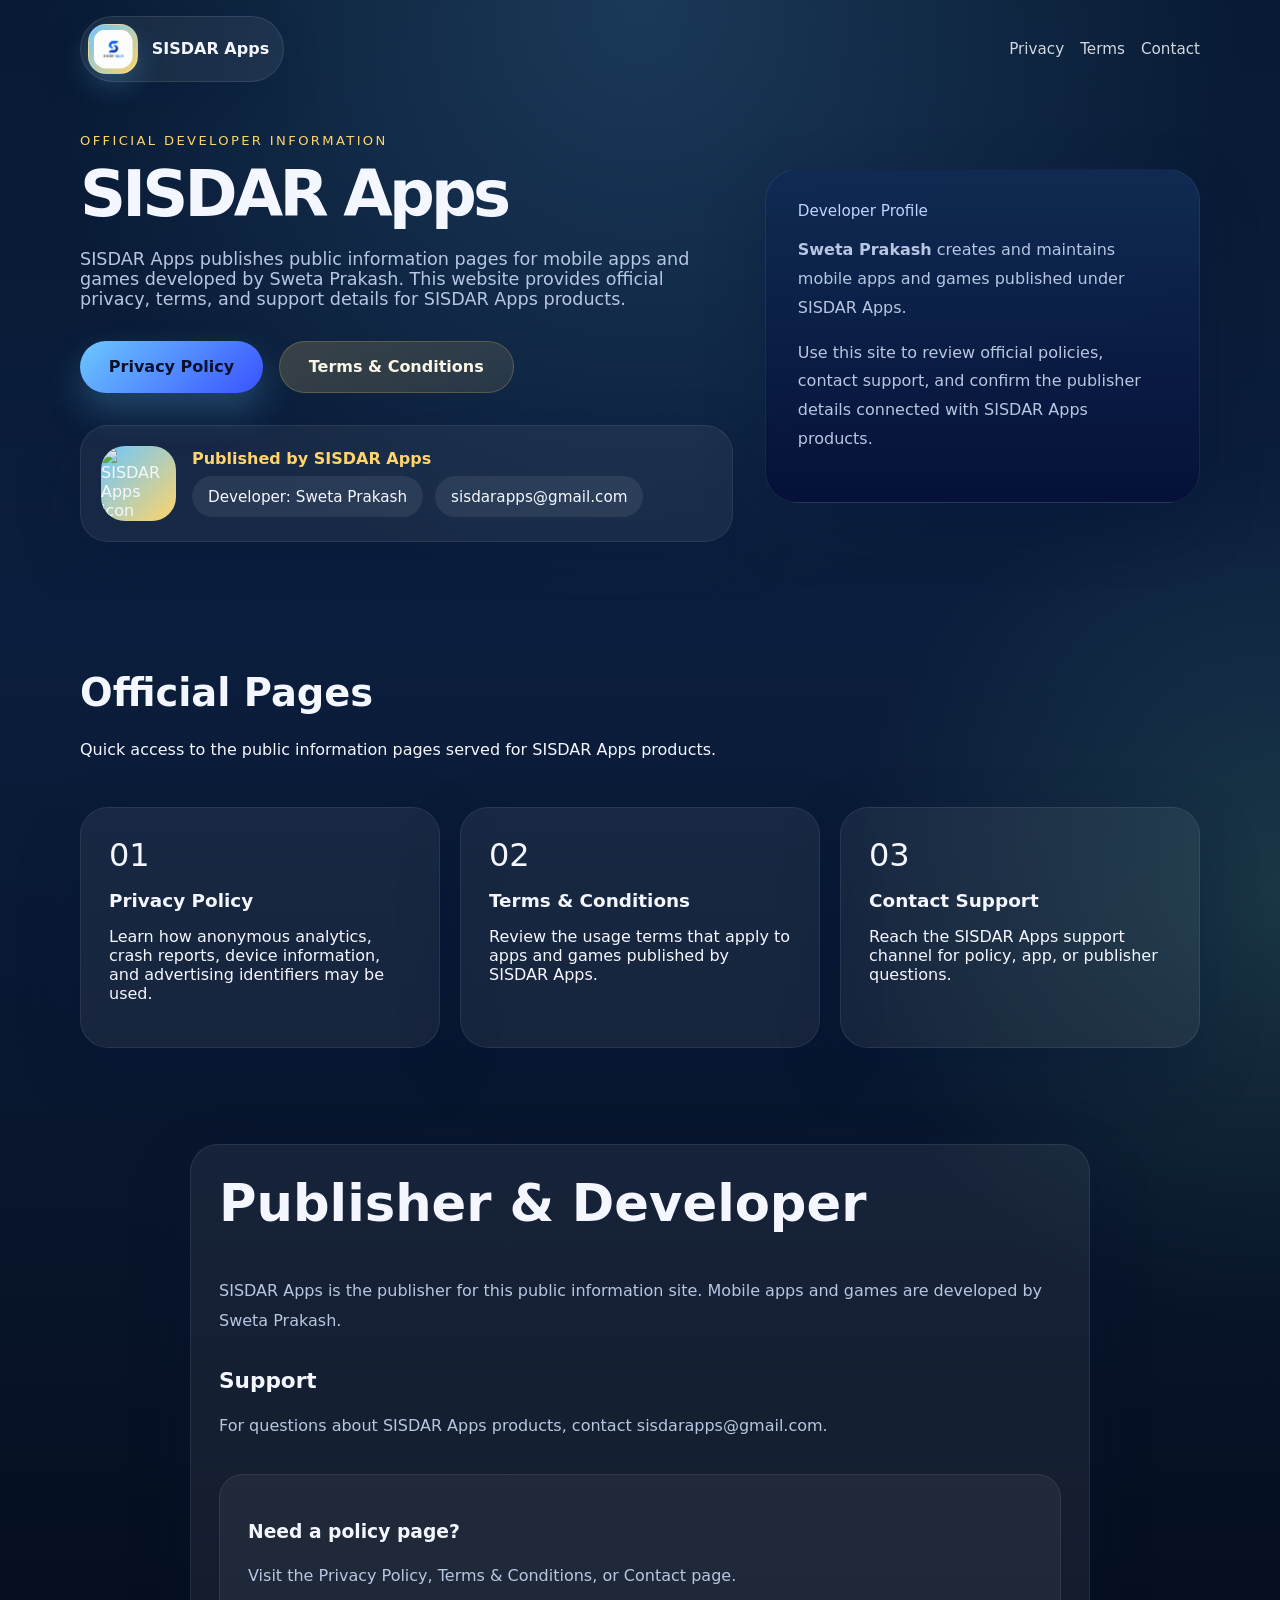
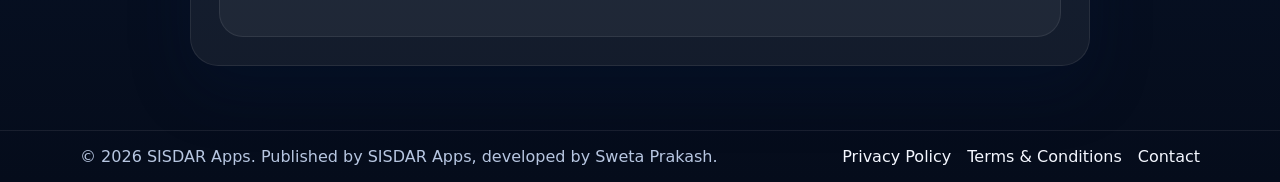
==== index.html @ 00787c47 "initial copy commit" ====
<!DOCTYPE html>
<html lang="en">
<head>
  <meta charset="UTF-8" />
  <meta name="viewport" content="width=device-width, initial-scale=1.0" />
  <title>SISDAR Apps - Developer Information</title>
  <meta name="description" content="Official developer information for SISDAR Apps, published by SISDAR Apps and developed by Sweta Prakash." />
  <meta property="og:title" content="SISDAR Apps - Developer Information" />
  <meta property="og:description" content="Official developer information, privacy policy, terms, and support contact details for SISDAR Apps." />
  <meta property="og:type" content="website" />
  <meta property="og:url" content="https://username.github.io/public/index.html" />
  <meta property="og:image" content="assets/icon.png" />
  <link rel="icon" type="image/svg+xml" href="data:image/svg+xml,%3Csvg xmlns=%27http://www.w3.org/2000/svg%27 viewBox=%270 0 64 64%27%3E%3Cdefs%3E%3ClinearGradient id=%27g%27 x1=%270%27 y1=%270%27 x2=%271%27 y2=%271%27%3E%3Cstop stop-color=%27%236cc7ff%27/%3E%3Cstop offset=%271%27 stop-color=%27%23ffd46a%27/%3E%3C/linearGradient%3E%3C/defs%3E%3Crect width=%2764%27 height=%2764%27 rx=%2716%27 fill=%27%23061b34%27/%3E%3Crect x=%276%27 y=%276%27 width=%2752%27 height=%2752%27 rx=%2714%27 fill=%27url(%23g)%27/%3E%3Ctext x=%2732%27 y=%2741%27 text-anchor=%27middle%27 font-family=%27Arial,sans-serif%27 font-size=%2728%27 font-weight=%27800%27 fill=%27%23061b34%27%3ESA%3C/text%3E%3C/svg%3E" />
  <link rel="stylesheet" href="css/style.css" />
</head>
<body>
  <header class="site-header">
    <div class="container header-inner">
      <a class="brand" href="index.html">
        <img src="assets/logo.png" alt="SISDAR Apps logo" class="brand-logo" />
        <span class="brand-text">SISDAR Apps</span>
      </a>
      <nav class="site-nav">
        <a href="privacy.html">Privacy</a>
        <a href="terms.html">Terms</a>
        <a href="contact.html">Contact</a>
      </nav>
    </div>
  </header>

  <main>
    <section class="section hero">
      <div class="container hero-grid">
        <div class="hero-copy">
          <span class="eyebrow">Official Developer Information</span>
          <h1>SISDAR Apps</h1>
          <p>SISDAR Apps publishes public information pages for mobile apps and games developed by Sweta Prakash. This website provides official privacy, terms, and support details for SISDAR Apps products.</p>
          <div class="hero-actions">
            <a class="button button-primary" href="privacy.html">Privacy Policy</a>
            <a class="button button-secondary" href="terms.html">Terms &amp; Conditions</a>
          </div>

          <div class="download-placeholder">
            <div class="app-icon">
              <img src="assets/icon.png" alt="SISDAR Apps icon" />
            </div>
            <div>
              <div class="placeholder-label">Published by SISDAR Apps</div>
              <div class="download-buttons">
                <span class="download-chip">Developer: Sweta Prakash</span>
                <a class="download-chip" href="mailto:sisdarapps@gmail.com">sisdarapps@gmail.com</a>
              </div>
            </div>
          </div>
        </div>

        <div class="hero-media">
          <div class="hero-card">
            <div class="hero-card-top">Developer Profile</div>
            <div class="hero-card-body">
              <p><strong>Sweta Prakash</strong> creates and maintains mobile apps and games published under SISDAR Apps.</p>
              <p>Use this site to review official policies, contact support, and confirm the publisher details connected with SISDAR Apps products.</p>
            </div>
          </div>
        </div>
      </div>
    </section>

    <section class="section">
      <div class="container">
        <div class="section-header">
          <h2>Official Pages</h2>
          <p>Quick access to the public information pages served for SISDAR Apps products.</p>
        </div>
        <div class="feature-grid">
          <article class="feature-card">
            <div class="feature-icon">01</div>
            <h3>Privacy Policy</h3>
            <p>Learn how anonymous analytics, crash reports, device information, and advertising identifiers may be used.</p>
          </article>
          <article class="feature-card">
            <div class="feature-icon">02</div>
            <h3>Terms &amp; Conditions</h3>
            <p>Review the usage terms that apply to apps and games published by SISDAR Apps.</p>
          </article>
          <article class="feature-card">
            <div class="feature-icon">03</div>
            <h3>Contact Support</h3>
            <p>Reach the SISDAR Apps support channel for policy, app, or publisher questions.</p>
          </article>
        </div>
      </div>
    </section>

    <section class="section page-section">
      <div class="container content-card">
        <h1>Publisher &amp; Developer</h1>
        <p>SISDAR Apps is the publisher for this public information site. Mobile apps and games are developed by Sweta Prakash.</p>

        <h2>Support</h2>
        <p>For questions about SISDAR Apps products, contact <a href="mailto:sisdarapps@gmail.com">sisdarapps@gmail.com</a>.</p>

        <div class="contact-panel">
          <h3>Need a policy page?</h3>
          <p>Visit the <a href="privacy.html">Privacy Policy</a>, <a href="terms.html">Terms &amp; Conditions</a>, or <a href="contact.html">Contact page</a>.</p>
        </div>
      </div>
    </section>
  </main>

  <footer class="site-footer">
    <div class="container footer-inner">
      <p>&copy; 2026 SISDAR Apps. Published by SISDAR Apps, developed by Sweta Prakash.</p>
      <div class="footer-links">
        <a href="privacy.html">Privacy Policy</a>
        <a href="terms.html">Terms &amp; Conditions</a>
        <a href="contact.html">Contact</a>
      </div>
    </div>
  </footer>
</body>
</html>
---- css/style.css ----
:root {
  --bg: #061b34;
  --surface: #102b53;
  --surface-strong: #173d73;
  --text: #f4f7ff;
  --muted: #b7c6e1;
  --accent: #6cc7ff;
  --accent-strong: #ffd46a;
  --accent-soft: #7be0a7;
  --shadow: 0 24px 60px rgba(5, 23, 54, 0.28);
}

* {
  box-sizing: border-box;
}

body {
  margin: 0;
  font-family: Inter, system-ui, -apple-system, BlinkMacSystemFont, "Segoe UI", sans-serif;
  background: radial-gradient(circle at top, rgba(108, 199, 255, 0.18), transparent 32%),
    radial-gradient(circle at right, rgba(123, 224, 167, 0.14), transparent 28%),
    linear-gradient(180deg, #081a33 0%, #0b1e3d 35%, #050c1b 100%);
  color: var(--text);
  min-height: 100vh;
}

img {
  max-width: 100%;
  display: block;
}

a {
  color: inherit;
  text-decoration: none;
}

.container {
  width: min(1120px, calc(100% - 2rem));
  margin: 0 auto;
}

.site-header,
.site-footer {
  padding: 1rem 0;
}

.header-inner,
.footer-inner {
  display: flex;
  align-items: center;
  justify-content: space-between;
  gap: 1rem;
}

.brand {
  display: inline-flex;
  align-items: center;
  gap: 0.85rem;
  font-weight: 800;
  letter-spacing: 0;
  padding: 0.45rem 0.85rem 0.45rem 0.45rem;
  border-radius: 999px;
  background: rgba(255, 255, 255, 0.06);
  border: 1px solid rgba(255, 255, 255, 0.1);
  box-shadow: 0 18px 40px rgba(5, 23, 54, 0.22);
}

.brand-text {
  font-size: 1rem;
  line-height: 1;
  color: var(--text);
}


.brand-logo {
  width: 50px;
  height: 50px;
  border-radius: 18px;
  object-fit: cover;
  background: linear-gradient(135deg, #6cc7ff 0%, #ffd46a 100%);
  padding: 0.28rem;
  border: 1px solid rgba(255, 255, 255, 0.18);
  box-shadow: 0 12px 26px rgba(108, 199, 255, 0.22);
}


.site-nav {
  display: flex;
  flex-wrap: wrap;
  gap: 1rem;
}

.site-nav a {
  font-size: 0.95rem;
  color: var(--text);
  opacity: 0.85;
  transition: opacity 0.24s ease;
}

.site-nav a:hover {
  opacity: 1;
}

.section {
  padding: 4rem 0;
}

.hero {
  padding-top: 2rem;
}

.hero-grid {
  display: grid;
  grid-template-columns: 1.2fr 0.8fr;
  gap: 2rem;
  align-items: center;
}

.eyebrow {
  display: inline-block;
  margin-bottom: 1rem;
  text-transform: uppercase;
  letter-spacing: 0.18em;
  color: var(--accent-strong);
  font-size: 0.82rem;
}

.hero-copy h1 {
  margin: 0;
  font-size: clamp(3rem, 5vw, 5rem);
  letter-spacing: -0.06em;
  line-height: 0.95;
}

.hero-copy p {
  max-width: 42rem;
  margin: 1.5rem 0 2rem;
  font-size: 1.1rem;
  color: var(--muted);
}

.hero-actions {
  display: flex;
  flex-wrap: wrap;
  gap: 1rem;
}

.button {
  border: none;
  border-radius: 999px;
  padding: 0.95rem 1.8rem;
  font-weight: 700;
  transition: transform 0.22s ease, box-shadow 0.22s ease;
  display: inline-flex;
  align-items: center;
  justify-content: center;
}

.button:hover {
  transform: translateY(-2px);
}

.button-primary {
  background: linear-gradient(135deg, #6cc7ff 0%, #3a52ff 100%);
  color: #08112b;
  box-shadow: 0 18px 36px rgba(108, 199, 255, 0.25);
}

.button-secondary {
  background: linear-gradient(135deg, rgba(255, 212, 106, 0.18), rgba(255, 212, 106, 0.1));
  color: #f9f7e5;
  border: 1px solid rgba(255, 212, 106, 0.2);
}

.download-placeholder {
  display: grid;
  grid-template-columns: auto 1fr;
  align-items: center;
  gap: 1rem;
  margin-top: 2rem;
  padding: 1.25rem;
  border-radius: 28px;
  background: rgba(255, 255, 255, 0.05);
  border: 1px solid rgba(255, 255, 255, 0.08);
  box-shadow: var(--shadow);
}

.app-icon {
  width: 75px;
  height: 75px;
  border-radius: 24px;
  overflow: hidden;
  background: linear-gradient(135deg, #6cc7ff 0%, #ffd46a 100%);
  display: grid;
  place-items: center;
}

.placeholder-label {
  color: var(--accent-strong);
  font-weight: 700;
  margin-bottom: 0.5rem;
}

.download-buttons {
  display: flex;
  gap: 0.75rem;
  flex-wrap: wrap;
}

.download-chip {
  background: rgba(255, 255, 255, 0.08);
  padding: 0.7rem 1rem;
  border-radius: 999px;
  font-size: 0.95rem;
}

.hero-media {
  position: relative;
}

.hero-card {
  border-radius: 32px;
  background: linear-gradient(180deg, rgba(16, 43, 83, 0.96), rgba(6, 17, 57, 0.98));
  padding: 2rem;
  box-shadow: var(--shadow);
  border: 1px solid rgba(255, 255, 255, 0.07);
}

.hero-card-top {
  font-size: 0.95rem;
  margin-bottom: 1rem;
  color: #bfd5ff;
}

.hero-card-body {
  color: var(--muted);
  line-height: 1.8;
}

.section-header {
  display: flex;
  flex-direction: column;
  gap: 0.6rem;
  margin-bottom: 2rem;
}

.section-header h2 {
  margin: 0;
  font-size: clamp(2rem, 3vw, 3rem);
}

.feature-grid,
.environment-grid,
.gallery-grid {
  display: grid;
  gap: 1.25rem;
}

.feature-grid {
  grid-template-columns: repeat(auto-fit, minmax(200px, 1fr));
}

.feature-card,
.environment-card,
.screenshot-card,
.content-card {
  background: rgba(255, 255, 255, 0.06);
  border: 1px solid rgba(255, 255, 255, 0.08);
  border-radius: 28px;
  padding: 1.75rem;
  box-shadow: var(--shadow);
}

.feature-icon {
  font-size: 2rem;
  margin-bottom: 1rem;
}

.feature-card h3,
.environment-card h3 {
  margin: 0;
  font-size: 1.15rem;
}

.environment-grid {
  grid-template-columns: repeat(auto-fit, minmax(220px, 1fr));
}

.environment-card p {
  margin: 0.85rem 0 0;
  color: var(--muted);
  line-height: 1.7;
}

.gallery-grid {
  grid-template-columns: repeat(auto-fit, minmax(220px, 1fr));
}

.screenshot-card {
  min-height: 220px;
  border-radius: 28px;
  display: grid;
  place-items: center;
  color: rgba(255, 255, 255, 0.85);
  font-weight: 700;
  letter-spacing: 0.02em;
  background: linear-gradient(180deg, rgba(108, 199, 255, 0.16), rgba(255, 212, 106, 0.12));
  border: 1px dashed rgba(255, 255, 255, 0.18);
}

.page-section {
  padding-top: 2rem;
}

.content-card {
  max-width: 900px;
  margin: 0 auto;
}

.content-card h1 {
  margin-top: 0;
  font-size: clamp(2.2rem, 4vw, 3.2rem);
}

.content-card p,
.content-card li {
  color: var(--muted);
  line-height: 1.9;
}

.content-card ul {
  padding-left: 1.2rem;
}

.content-card h2 {
  margin-top: 2rem;
  font-size: 1.35rem;
}

.contact-panel {
  margin-top: 2rem;
  padding: 1.75rem;
  background: rgba(255, 255, 255, 0.05);
  border-radius: 24px;
  border: 1px solid rgba(255, 255, 255, 0.08);
}

.contact-card .contact-details {
  display: grid;
  gap: 1.25rem;
  margin-top: 1.75rem;
}

.contact-card h2 {
  margin-bottom: 0.35rem;
  font-size: 1rem;
  color: var(--accent-strong);
}

.contact-card a {
  color: var(--accent);
}

.site-footer {
  border-top: 1px solid rgba(255, 255, 255, 0.08);
}

.site-footer p {
  margin: 0;
  color: var(--muted);
}

.footer-links {
  display: flex;
  flex-wrap: wrap;
  gap: 1rem;
}

@media (max-width: 860px) {
  .hero-grid,
  .header-inner,
  .footer-inner {
    display: flex;
    flex-direction: column;
    align-items: flex-start;
  }

  .hero-grid {
    gap: 1.5rem;
  }
}

@media (max-width: 720px) {
  .site-nav {
    width: 100%;
    justify-content: flex-start;
  }

  .hero-copy h1 {
    font-size: 3.4rem;
  }

  .download-placeholder {
    grid-template-columns: 1fr;
  }
}

@media (max-width: 520px) {
  .container {
    width: calc(100% - 1.5rem);
  }

  .feature-card,
  .environment-card,
  .screenshot-card,
  .content-card {
    padding: 1.4rem;
  }
}
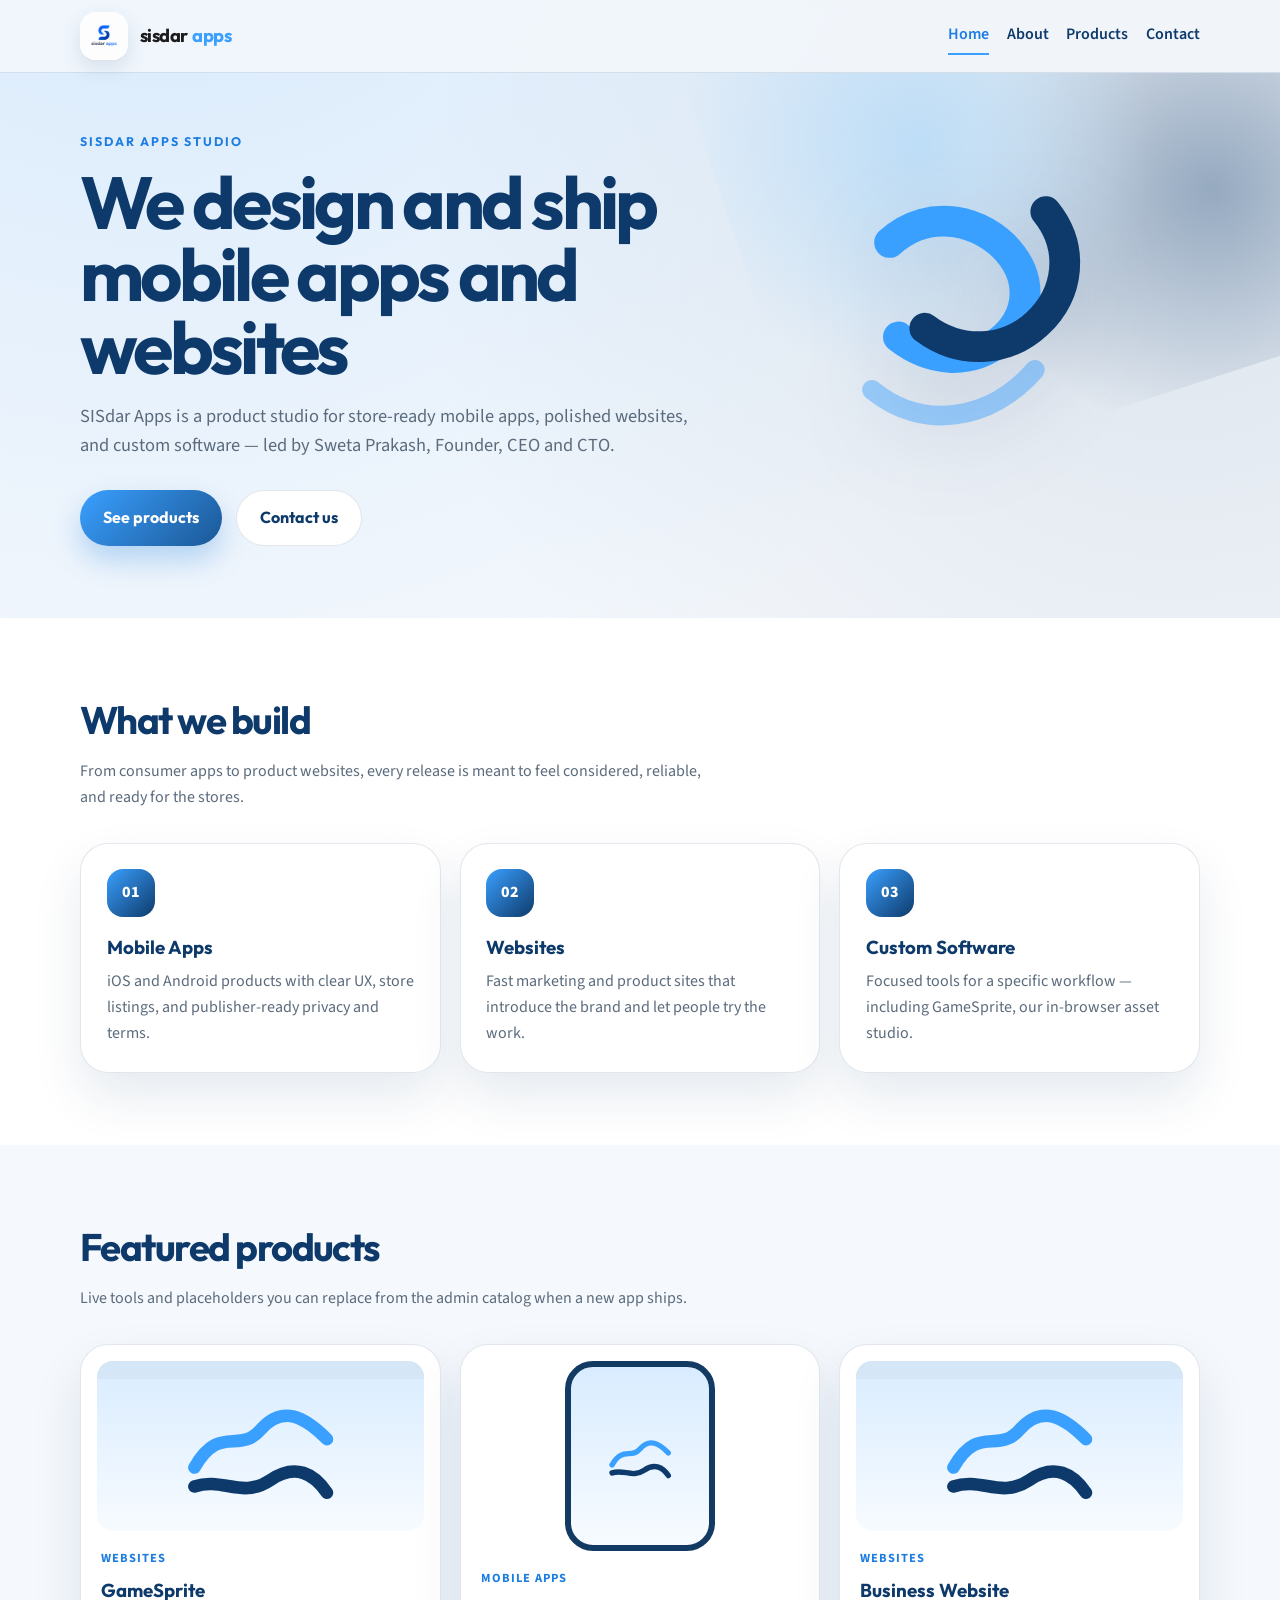
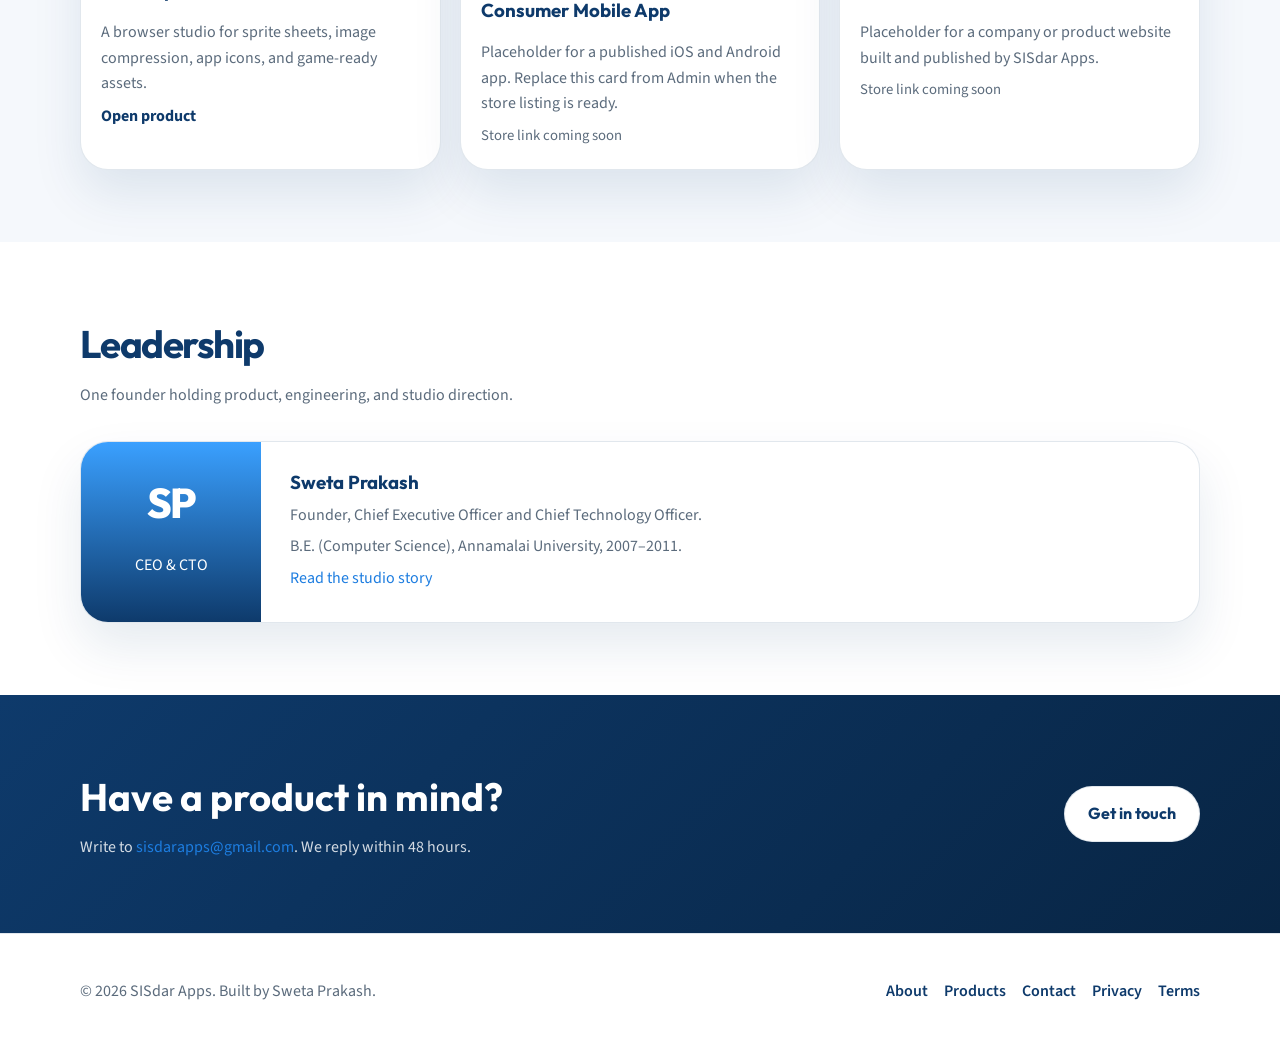
==== commit d31c1b06: "fixed site" ====
--- a/index.html
+++ b/index.html
@@ -3,65 +3,99 @@
 <head>
   <meta charset="UTF-8" />
   <meta name="viewport" content="width=device-width, initial-scale=1.0" />
-  <title>SISDAR Apps - Developer Information</title>
-  <meta name="description" content="Official developer information for SISDAR Apps, published by SISDAR Apps and developed by Sweta Prakash." />
-  <meta property="og:title" content="SISDAR Apps - Developer Information" />
-  <meta property="og:description" content="Official developer information, privacy policy, terms, and support contact details for SISDAR Apps." />
+  <title>SISdar Apps — Mobile apps and websites</title>
+  <meta name="description" content="SISdar Apps designs and ships mobile apps, websites, and custom software. Founded by Sweta Prakash, CEO and CTO." />
+  <meta name="theme-color" content="#F5F8FC" />
+  <link rel="canonical" href="https://sisdarapps.co.in/" />
+  <meta property="og:title" content="SISdar Apps — Mobile apps and websites" />
+  <meta property="og:description" content="SISdar Apps designs and ships mobile apps, websites, and custom software." />
   <meta property="og:type" content="website" />
-  <meta property="og:url" content="https://username.github.io/public/index.html" />
-  <meta property="og:image" content="assets/icon.png" />
-  <link rel="icon" type="image/svg+xml" href="data:image/svg+xml,%3Csvg xmlns=%27http://www.w3.org/2000/svg%27 viewBox=%270 0 64 64%27%3E%3Cdefs%3E%3ClinearGradient id=%27g%27 x1=%270%27 y1=%270%27 x2=%271%27 y2=%271%27%3E%3Cstop stop-color=%27%236cc7ff%27/%3E%3Cstop offset=%271%27 stop-color=%27%23ffd46a%27/%3E%3C/linearGradient%3E%3C/defs%3E%3Crect width=%2764%27 height=%2764%27 rx=%2716%27 fill=%27%23061b34%27/%3E%3Crect x=%276%27 y=%276%27 width=%2752%27 height=%2752%27 rx=%2714%27 fill=%27url(%23g)%27/%3E%3Ctext x=%2732%27 y=%2741%27 text-anchor=%27middle%27 font-family=%27Arial,sans-serif%27 font-size=%2728%27 font-weight=%27800%27 fill=%27%23061b34%27%3ESA%3C/text%3E%3C/svg%3E" />
+  <meta property="og:url" content="https://sisdarapps.co.in/" />
+  <meta property="og:image" content="https://sisdarapps.co.in/assets/logo.png" />
+  <link rel="icon" type="image/png" href="assets/favicon.png" />
+  <link rel="apple-touch-icon" href="assets/favicon.png" />
+  <link rel="preconnect" href="https://fonts.googleapis.com" />
+  <link rel="preconnect" href="https://fonts.gstatic.com" crossorigin />
+  <link href="https://fonts.googleapis.com/css2?family=Outfit:wght@500;600;700;800&family=Source+Sans+3:wght@400;600;700&display=swap" rel="stylesheet" />
   <link rel="stylesheet" href="css/style.css" />
+  <script type="application/ld+json">
+  {
+    "@context": "https://schema.org",
+    "@type": "Organization",
+    "name": "SISdar Apps",
+    "url": "https://sisdarapps.co.in/",
+    "logo": "https://sisdarapps.co.in/assets/logo.png",
+    "email": "sisdarapps@gmail.com",
+    "founder": {
+      "@type": "Person",
+      "name": "Sweta Prakash",
+      "jobTitle": "Founder, CEO and CTO"
+    }
+  }
+  </script>
 </head>
-<body>
+<body data-page="home">
+  <a class="skip-link" href="#main">Skip to content</a>
   <header class="site-header">
     <div class="container header-inner">
-      <a class="brand" href="index.html">
-        <img src="assets/logo.png" alt="SISDAR Apps logo" class="brand-logo" />
-        <span class="brand-text">SISDAR Apps</span>
+      <a class="brand" href="index.html" aria-label="SISdar Apps home">
+        <img src="assets/logo.png" alt="" class="brand-logo" width="48" height="48" />
+        <span class="brand-text" aria-hidden="true"><span class="brand-sisdar">sisdar</span><span class="brand-apps">apps</span></span>
       </a>
-      <nav class="site-nav">
-        <a href="privacy.html">Privacy</a>
-        <a href="terms.html">Terms</a>
-        <a href="contact.html">Contact</a>
+      <button class="nav-toggle" type="button" aria-expanded="false" aria-controls="site-nav">Menu</button>
+      <nav class="site-nav" id="site-nav" aria-label="Main">
+        <a href="index.html" data-nav="home">Home</a>
+        <a href="about.html" data-nav="about">About</a>
+        <a href="products.html" data-nav="products">Products</a>
+        <a href="contact.html" data-nav="contact">Contact</a>
       </nav>
     </div>
   </header>
 
-  <main>
-    <section class="section hero">
+  <main id="main">
+    <section class="section hero ribbon-stage">
       <div class="container hero-grid">
         <div class="hero-copy">
-          <span class="eyebrow">Official Developer Information</span>
-          <h1>SISDAR Apps</h1>
-          <p>SISDAR Apps publishes public information pages for mobile apps and games developed by Sweta Prakash. This website provides official privacy, terms, and support details for SISDAR Apps products.</p>
+          <span class="eyebrow">SISdar Apps studio</span>
+          <h1>We design and ship mobile apps and websites</h1>
+          <p>SISdar Apps is a product studio for store-ready mobile apps, polished websites, and custom software — led by Sweta Prakash, Founder, CEO and CTO.</p>
           <div class="hero-actions">
-            <a class="button button-primary" href="privacy.html">Privacy Policy</a>
-            <a class="button button-secondary" href="terms.html">Terms &amp; Conditions</a>
-          </div>
-
-          <div class="download-placeholder">
-            <div class="app-icon">
-              <img src="assets/icon.png" alt="SISDAR Apps icon" />
-            </div>
-            <div>
-              <div class="placeholder-label">Published by SISDAR Apps</div>
-              <div class="download-buttons">
-                <span class="download-chip">Developer: Sweta Prakash</span>
-                <a class="download-chip" href="mailto:sisdarapps@gmail.com">sisdarapps@gmail.com</a>
-              </div>
-            </div>
+            <a class="button button-primary" href="products.html">See products</a>
+            <a class="button button-secondary" href="contact.html">Contact us</a>
           </div>
         </div>
+        <div class="hero-visual" aria-hidden="true">
+          <svg class="ribbon-mark" viewBox="0 0 320 280" fill="none">
+            <path d="M86 54c38-34 86-18 108 8 24 28 18 62-8 82-28 22-64 18-92-4" stroke="#3AA0FF" stroke-width="28" stroke-linecap="round"/>
+            <path d="M118 132c32 24 74 22 102-4 30-28 34-70 8-102" stroke="#0E3A6B" stroke-width="28" stroke-linecap="round"/>
+            <path d="M70 188c46 38 108 28 148-18" stroke="#3AA0FF" stroke-width="18" stroke-linecap="round" opacity="0.45"/>
+          </svg>
+        </div>
+      </div>
+    </section>
 
-        <div class="hero-media">
-          <div class="hero-card">
-            <div class="hero-card-top">Developer Profile</div>
-            <div class="hero-card-body">
-              <p><strong>Sweta Prakash</strong> creates and maintains mobile apps and games published under SISDAR Apps.</p>
-              <p>Use this site to review official policies, contact support, and confirm the publisher details connected with SISDAR Apps products.</p>
-            </div>
-          </div>
+    <section class="section section-ice">
+      <div class="container">
+        <div class="section-header">
+          <h2>What we build</h2>
+          <p>From consumer apps to product websites, every release is meant to feel considered, reliable, and ready for the stores.</p>
+        </div>
+        <div class="feature-grid">
+          <article class="feature-card">
+            <div class="feature-icon">01</div>
+            <h3>Mobile Apps</h3>
+            <p>iOS and Android products with clear UX, store listings, and publisher-ready privacy and terms.</p>
+          </article>
+          <article class="feature-card">
+            <div class="feature-icon">02</div>
+            <h3>Websites</h3>
+            <p>Fast marketing and product sites that introduce the brand and let people try the work.</p>
+          </article>
+          <article class="feature-card">
+            <div class="feature-icon">03</div>
+            <h3>Custom Software</h3>
+            <p>Focused tools for a specific workflow — including GameSprite, our in-browser asset studio.</p>
+          </article>
         </div>
       </div>
     </section>
@@ -69,54 +103,60 @@
     <section class="section">
       <div class="container">
         <div class="section-header">
-          <h2>Official Pages</h2>
-          <p>Quick access to the public information pages served for SISDAR Apps products.</p>
+          <h2>Featured products</h2>
+          <p>Live tools and placeholders you can replace from the admin catalog when a new app ships.</p>
         </div>
-        <div class="feature-grid">
-          <article class="feature-card">
-            <div class="feature-icon">01</div>
-            <h3>Privacy Policy</h3>
-            <p>Learn how anonymous analytics, crash reports, device information, and advertising identifiers may be used.</p>
-          </article>
-          <article class="feature-card">
-            <div class="feature-icon">02</div>
-            <h3>Terms &amp; Conditions</h3>
-            <p>Review the usage terms that apply to apps and games published by SISDAR Apps.</p>
-          </article>
-          <article class="feature-card">
-            <div class="feature-icon">03</div>
-            <h3>Contact Support</h3>
-            <p>Reach the SISDAR Apps support channel for policy, app, or publisher questions.</p>
-          </article>
-        </div>
+        <div class="product-grid" data-product-grid data-featured="true"></div>
       </div>
     </section>
 
-    <section class="section page-section">
-      <div class="container content-card">
-        <h1>Publisher &amp; Developer</h1>
-        <p>SISDAR Apps is the publisher for this public information site. Mobile apps and games are developed by Sweta Prakash.</p>
+    <section class="section section-ice">
+      <div class="container">
+        <div class="section-header">
+          <h2>Leadership</h2>
+          <p>One founder holding product, engineering, and studio direction.</p>
+        </div>
+        <article class="leader-card">
+          <div class="leader-mark">
+            <div>
+              <div class="leader-initials">SP</div>
+              <p>CEO &amp; CTO</p>
+            </div>
+          </div>
+          <div class="leader-copy">
+            <h3>Sweta Prakash</h3>
+            <p>Founder, Chief Executive Officer and Chief Technology Officer.</p>
+            <p>B.E. (Computer Science), Annamalai University, 2007–2011.</p>
+            <p><a href="about.html">Read the studio story</a></p>
+          </div>
+        </article>
+      </div>
+    </section>
 
-        <h2>Support</h2>
-        <p>For questions about SISDAR Apps products, contact <a href="mailto:sisdarapps@gmail.com">sisdarapps@gmail.com</a>.</p>
-
-        <div class="contact-panel">
-          <h3>Need a policy page?</h3>
-          <p>Visit the <a href="privacy.html">Privacy Policy</a>, <a href="terms.html">Terms &amp; Conditions</a>, or <a href="contact.html">Contact page</a>.</p>
+    <section class="section section-navy">
+      <div class="container cta-band">
+        <div>
+          <h2>Have a product in mind?</h2>
+          <p>Write to <a href="mailto:sisdarapps@gmail.com">sisdarapps@gmail.com</a>. We reply within 48 hours.</p>
         </div>
+        <a class="button button-secondary" href="contact.html">Get in touch</a>
       </div>
     </section>
   </main>
 
   <footer class="site-footer">
     <div class="container footer-inner">
-      <p>&copy; 2026 SISDAR Apps. Published by SISDAR Apps, developed by Sweta Prakash.</p>
-      <div class="footer-links">
-        <a href="privacy.html">Privacy Policy</a>
-        <a href="terms.html">Terms &amp; Conditions</a>
+      <p>&copy; 2026 SISdar Apps. Built by Sweta Prakash.</p>
+      <nav class="footer-links" aria-label="Footer">
+        <a href="about.html">About</a>
+        <a href="products.html">Products</a>
         <a href="contact.html">Contact</a>
-      </div>
+        <a href="privacy.html">Privacy</a>
+        <a href="terms.html">Terms</a>
+      </nav>
     </div>
   </footer>
+  <script src="js/site.js"></script>
+  <script src="js/products.js"></script>
 </body>
 </html>
--- a/css/style.css
+++ b/css/style.css
@@ -1,27 +1,37 @@
 :root {
-  --bg: #061b34;
-  --surface: #102b53;
-  --surface-strong: #173d73;
-  --text: #f4f7ff;
-  --muted: #b7c6e1;
-  --accent: #6cc7ff;
-  --accent-strong: #ffd46a;
-  --accent-soft: #7be0a7;
-  --shadow: 0 24px 60px rgba(5, 23, 54, 0.28);
+  --sky: #3aa0ff;
+  --sky-deep: #1d7de0;
+  --navy: #0e3a6b;
+  --navy-soft: #164a86;
+  --charcoal: #1c1c1c;
+  --muted: #5b6b7c;
+  --ice: #f5f8fc;
+  --ice-strong: #e8f1fb;
+  --white: #ffffff;
+  --line: rgba(14, 58, 107, 0.12);
+  --shadow: 0 24px 50px rgba(14, 58, 107, 0.1);
+  --radius: 28px;
+  --header-h: 4.5rem;
 }
 
 * {
   box-sizing: border-box;
 }
 
+html {
+  scroll-behavior: smooth;
+}
+
 body {
   margin: 0;
-  font-family: Inter, system-ui, -apple-system, BlinkMacSystemFont, "Segoe UI", sans-serif;
-  background: radial-gradient(circle at top, rgba(108, 199, 255, 0.18), transparent 32%),
-    radial-gradient(circle at right, rgba(123, 224, 167, 0.14), transparent 28%),
-    linear-gradient(180deg, #081a33 0%, #0b1e3d 35%, #050c1b 100%);
-  color: var(--text);
   min-height: 100vh;
+  color: var(--charcoal);
+  background:
+    radial-gradient(circle at 12% -10%, rgba(58, 160, 255, 0.18), transparent 34%),
+    radial-gradient(circle at 92% 8%, rgba(14, 58, 107, 0.1), transparent 28%),
+    var(--ice);
+  font-family: "Source Sans 3", "Segoe UI", sans-serif;
+  line-height: 1.6;
 }
 
 img {
@@ -30,8 +40,21 @@
 }
 
 a {
-  color: inherit;
-  text-decoration: none;
+  color: var(--sky-deep);
+  text-decoration: none;
+}
+
+a:hover {
+  text-decoration: underline;
+}
+
+h1,
+h2,
+h3,
+.brand-text,
+.eyebrow,
+.button {
+  font-family: Outfit, "Source Sans 3", sans-serif;
 }
 
 .container {
@@ -39,9 +62,28 @@
   margin: 0 auto;
 }
 
-.site-header,
-.site-footer {
-  padding: 1rem 0;
+.skip-link {
+  position: absolute;
+  left: 1rem;
+  top: -4rem;
+  z-index: 80;
+  background: var(--navy);
+  color: var(--white);
+  padding: 0.7rem 1rem;
+  border-radius: 999px;
+}
+
+.skip-link:focus {
+  top: 1rem;
+}
+
+.site-header {
+  position: sticky;
+  top: 0;
+  z-index: 40;
+  backdrop-filter: blur(16px);
+  background: rgba(245, 248, 252, 0.82);
+  border-bottom: 1px solid var(--line);
 }
 
 .header-inner,
@@ -50,319 +92,568 @@
   align-items: center;
   justify-content: space-between;
   gap: 1rem;
+  min-height: var(--header-h);
 }
 
 .brand {
   display: inline-flex;
   align-items: center;
-  gap: 0.85rem;
-  font-weight: 800;
-  letter-spacing: 0;
-  padding: 0.45rem 0.85rem 0.45rem 0.45rem;
+  gap: 0.75rem;
+  text-decoration: none;
+}
+
+.brand:hover {
+  text-decoration: none;
+}
+
+.brand-logo {
+  width: 48px;
+  height: 48px;
+  object-fit: cover;
+  object-position: 50% 16%;
+  border-radius: 16px;
+  background: var(--white);
+  box-shadow: 0 8px 20px rgba(14, 58, 107, 0.12);
+}
+
+.brand-text {
+  display: flex;
+  gap: 0.28rem;
+  font-size: 1.15rem;
+  font-weight: 700;
+  letter-spacing: -0.03em;
+  line-height: 1;
+}
+
+.brand-sisdar {
+  color: var(--charcoal);
+}
+
+.brand-apps {
+  color: var(--sky);
+}
+
+.nav-toggle {
+  display: none;
+  border: 1px solid var(--line);
+  background: var(--white);
+  color: var(--navy);
   border-radius: 999px;
-  background: rgba(255, 255, 255, 0.06);
-  border: 1px solid rgba(255, 255, 255, 0.1);
-  box-shadow: 0 18px 40px rgba(5, 23, 54, 0.22);
-}
-
-.brand-text {
-  font-size: 1rem;
-  line-height: 1;
-  color: var(--text);
-}
-
-
-.brand-logo {
-  width: 50px;
-  height: 50px;
-  border-radius: 18px;
-  object-fit: cover;
-  background: linear-gradient(135deg, #6cc7ff 0%, #ffd46a 100%);
-  padding: 0.28rem;
-  border: 1px solid rgba(255, 255, 255, 0.18);
-  box-shadow: 0 12px 26px rgba(108, 199, 255, 0.22);
-}
-
+  padding: 0.55rem 0.9rem;
+  font-weight: 700;
+}
 
 .site-nav {
   display: flex;
   flex-wrap: wrap;
-  gap: 1rem;
+  gap: 0.35rem 1.1rem;
 }
 
 .site-nav a {
-  font-size: 0.95rem;
-  color: var(--text);
-  opacity: 0.85;
-  transition: opacity 0.24s ease;
-}
-
-.site-nav a:hover {
-  opacity: 1;
+  color: var(--navy);
+  font-weight: 600;
+  text-decoration: none;
+  padding: 0.35rem 0;
+  border-bottom: 2px solid transparent;
+}
+
+.site-nav a:hover,
+.site-nav a[aria-current="page"] {
+  color: var(--sky-deep);
+  border-bottom-color: var(--sky);
+  text-decoration: none;
+}
+
+.ribbon-stage {
+  position: relative;
+  overflow: hidden;
+}
+
+.ribbon-stage::before {
+  content: "";
+  position: absolute;
+  inset: -20% -10% auto auto;
+  width: min(42rem, 90vw);
+  height: 28rem;
+  background:
+    radial-gradient(circle at 30% 30%, #7ec8ff 0%, transparent 42%),
+    radial-gradient(circle at 70% 60%, #0e3a6b 0%, transparent 46%);
+  opacity: 0.35;
+  transform: rotate(-18deg);
+  pointer-events: none;
 }
 
 .section {
-  padding: 4rem 0;
+  padding: 4.5rem 0;
+  position: relative;
+}
+
+.section-ice {
+  background: var(--white);
+}
+
+.section-navy {
+  background:
+    linear-gradient(135deg, var(--navy) 0%, #082544 100%);
+  color: var(--white);
 }
 
 .hero {
-  padding-top: 2rem;
+  padding: 3.5rem 0 4.5rem;
 }
 
 .hero-grid {
   display: grid;
-  grid-template-columns: 1.2fr 0.8fr;
-  gap: 2rem;
+  grid-template-columns: 1.15fr 0.85fr;
+  gap: 2.5rem;
   align-items: center;
 }
 
 .eyebrow {
   display: inline-block;
-  margin-bottom: 1rem;
+  margin-bottom: 0.9rem;
   text-transform: uppercase;
-  letter-spacing: 0.18em;
-  color: var(--accent-strong);
-  font-size: 0.82rem;
-}
-
-.hero-copy h1 {
+  letter-spacing: 0.16em;
+  font-size: 0.78rem;
+  font-weight: 700;
+  color: var(--sky-deep);
+}
+
+.hero-copy h1,
+.page-hero h1 {
   margin: 0;
-  font-size: clamp(3rem, 5vw, 5rem);
-  letter-spacing: -0.06em;
-  line-height: 0.95;
-}
-
-.hero-copy p {
-  max-width: 42rem;
-  margin: 1.5rem 0 2rem;
-  font-size: 1.1rem;
-  color: var(--muted);
-}
-
-.hero-actions {
+  font-size: clamp(2.6rem, 6vw, 4.6rem);
+  letter-spacing: -0.05em;
+  line-height: 0.98;
+  color: var(--navy);
+}
+
+.hero-copy p,
+.page-hero p {
+  max-width: 40rem;
+  margin: 1.2rem 0 1.8rem;
+  font-size: 1.15rem;
+  color: var(--muted);
+}
+
+.hero-actions,
+.form-actions {
   display: flex;
   flex-wrap: wrap;
-  gap: 1rem;
+  gap: 0.85rem;
 }
 
 .button {
-  border: none;
+  border: 0;
   border-radius: 999px;
-  padding: 0.95rem 1.8rem;
+  padding: 0.9rem 1.45rem;
   font-weight: 700;
-  transition: transform 0.22s ease, box-shadow 0.22s ease;
+  cursor: pointer;
   display: inline-flex;
   align-items: center;
   justify-content: center;
+  text-decoration: none;
+  transition: transform 0.2s ease, box-shadow 0.2s ease;
 }
 
 .button:hover {
   transform: translateY(-2px);
+  text-decoration: none;
 }
 
 .button-primary {
-  background: linear-gradient(135deg, #6cc7ff 0%, #3a52ff 100%);
-  color: #08112b;
-  box-shadow: 0 18px 36px rgba(108, 199, 255, 0.25);
+  background: linear-gradient(135deg, var(--sky) 0%, var(--navy) 140%);
+  color: var(--white);
+  box-shadow: 0 14px 28px rgba(29, 125, 224, 0.28);
 }
 
 .button-secondary {
-  background: linear-gradient(135deg, rgba(255, 212, 106, 0.18), rgba(255, 212, 106, 0.1));
-  color: #f9f7e5;
-  border: 1px solid rgba(255, 212, 106, 0.2);
-}
-
-.download-placeholder {
-  display: grid;
-  grid-template-columns: auto 1fr;
+  background: var(--white);
+  color: var(--navy);
+  border: 1px solid var(--line);
+}
+
+.button-ghost {
+  background: transparent;
+  color: var(--navy);
+  border: 1px solid var(--line);
+}
+
+.button-danger {
+  background: #fff1f1;
+  color: #9b1c1c;
+  border: 1px solid #f3c1c1;
+}
+
+.hero-visual {
+  position: relative;
+  min-height: 22rem;
+  display: grid;
+  place-items: center;
+}
+
+.ribbon-mark {
+  width: min(22rem, 100%);
+  filter: drop-shadow(0 24px 40px rgba(14, 58, 107, 0.18));
+}
+
+.ribbon-mark path {
+  animation: ribbon-drift 8s ease-in-out infinite alternate;
+}
+
+.section-header {
+  display: grid;
+  gap: 0.5rem;
+  margin-bottom: 2rem;
+}
+
+.section-header h2,
+.page-hero h2 {
+  margin: 0;
+  font-size: clamp(1.8rem, 3vw, 2.6rem);
+  letter-spacing: -0.04em;
+  color: var(--navy);
+}
+
+.section-header p {
+  margin: 0;
+  color: var(--muted);
+  max-width: 40rem;
+}
+
+.feature-grid,
+.product-grid,
+.values-grid,
+.contact-details,
+.admin-grid {
+  display: grid;
+  gap: 1.2rem;
+}
+
+.admin-grid {
+  grid-template-columns: 1fr 1fr;
+}
+
+label:has(input[type="checkbox"]) {
+  display: flex;
   align-items: center;
-  gap: 1rem;
-  margin-top: 2rem;
-  padding: 1.25rem;
+  gap: 0.55rem;
+  font-weight: 600;
+}
+
+label:has(input[type="checkbox"]) input {
+  width: auto;
+}
+
+.feature-grid,
+.values-grid {
+  grid-template-columns: repeat(3, 1fr);
+}
+
+.product-grid {
+  grid-template-columns: repeat(auto-fit, minmax(250px, 1fr));
+}
+
+.feature-card,
+.value-card,
+.content-card,
+.leader-card,
+.contact-form,
+.admin-card,
+.status-card {
+  background: var(--white);
+  border: 1px solid var(--line);
+  border-radius: var(--radius);
+  box-shadow: var(--shadow);
+}
+
+.feature-card,
+.value-card {
+  padding: 1.6rem;
+}
+
+.feature-icon {
+  width: 3rem;
+  height: 3rem;
+  border-radius: 1rem;
+  display: grid;
+  place-items: center;
+  margin-bottom: 1rem;
+  background: linear-gradient(135deg, var(--sky), var(--navy));
+  color: var(--white);
+  font-weight: 800;
+}
+
+.feature-card h3,
+.value-card h3,
+.product-card h3 {
+  margin: 0 0 0.4rem;
+  color: var(--navy);
+}
+
+.feature-card p,
+.value-card p {
+  margin: 0;
+  color: var(--muted);
+}
+
+.filters {
+  display: flex;
+  flex-wrap: wrap;
+  gap: 0.6rem;
+  margin-bottom: 1.5rem;
+}
+
+.filter-chip {
+  border: 1px solid var(--line);
+  background: var(--white);
+  color: var(--navy);
+  border-radius: 999px;
+  padding: 0.45rem 0.9rem;
+  font-weight: 700;
+  cursor: pointer;
+}
+
+.filter-chip[aria-pressed="true"] {
+  background: var(--navy);
+  color: var(--white);
+  border-color: var(--navy);
+}
+
+.product-card {
+  overflow: hidden;
+  background: var(--white);
+  border: 1px solid var(--line);
+  border-radius: var(--radius);
+  box-shadow: var(--shadow);
+  display: flex;
+  flex-direction: column;
+  transition: transform 0.2s ease;
+}
+
+.product-card:hover {
+  transform: translateY(-6px) rotate(-0.4deg);
+}
+
+.device-frame {
+  margin: 1rem 1rem 0;
+  border-radius: 22px;
+  background: linear-gradient(180deg, #d9ecff, #f7fbff);
+  min-height: 170px;
+  display: grid;
+  place-items: center;
+  position: relative;
+  overflow: hidden;
+}
+
+.device-frame.phone {
+  width: 42%;
+  min-height: 190px;
+  margin: 1rem auto 0;
   border-radius: 28px;
-  background: rgba(255, 255, 255, 0.05);
-  border: 1px solid rgba(255, 255, 255, 0.08);
-  box-shadow: var(--shadow);
-}
-
-.app-icon {
-  width: 75px;
-  height: 75px;
-  border-radius: 24px;
+  border: 6px solid #123a63;
+}
+
+.device-frame.browser {
+  border-radius: 16px;
+}
+
+.device-frame.browser::before {
+  content: "";
+  position: absolute;
+  top: 0;
+  left: 0;
+  right: 0;
+  height: 18px;
+  background: #d5e6f7;
+}
+
+.device-thumb {
+  width: 58%;
+  height: auto;
+  object-fit: contain;
+}
+
+.product-body {
+  padding: 1.15rem 1.25rem 1.35rem;
+  display: grid;
+  gap: 0.45rem;
+}
+
+.product-cat {
+  font-size: 0.78rem;
+  font-weight: 700;
+  letter-spacing: 0.08em;
+  text-transform: uppercase;
+  color: var(--sky-deep);
+}
+
+.product-body p {
+  margin: 0;
+  color: var(--muted);
+}
+
+.product-link {
+  font-weight: 700;
+  color: var(--navy);
+  text-decoration: none;
+}
+
+.product-link:hover {
+  color: var(--sky-deep);
+}
+
+.muted-note {
+  color: var(--muted);
+  font-size: 0.92rem;
+}
+
+.leader-card {
+  display: grid;
+  grid-template-columns: 180px 1fr;
   overflow: hidden;
-  background: linear-gradient(135deg, #6cc7ff 0%, #ffd46a 100%);
+}
+
+.leader-mark {
+  background: linear-gradient(180deg, var(--sky), var(--navy));
+  color: var(--white);
   display: grid;
   place-items: center;
-}
-
-.placeholder-label {
-  color: var(--accent-strong);
-  font-weight: 700;
-  margin-bottom: 0.5rem;
-}
-
-.download-buttons {
-  display: flex;
-  gap: 0.75rem;
-  flex-wrap: wrap;
-}
-
-.download-chip {
-  background: rgba(255, 255, 255, 0.08);
-  padding: 0.7rem 1rem;
-  border-radius: 999px;
-  font-size: 0.95rem;
-}
-
-.hero-media {
-  position: relative;
-}
-
-.hero-card {
-  border-radius: 32px;
-  background: linear-gradient(180deg, rgba(16, 43, 83, 0.96), rgba(6, 17, 57, 0.98));
+  padding: 1.5rem;
+  text-align: center;
+}
+
+.leader-initials {
+  font-family: Outfit, sans-serif;
+  font-size: 2.6rem;
+  font-weight: 800;
+  letter-spacing: -0.05em;
+}
+
+.leader-copy {
+  padding: 1.6rem 1.8rem;
+}
+
+.leader-copy h3 {
+  margin: 0 0 0.25rem;
+  color: var(--navy);
+}
+
+.leader-copy p {
+  margin: 0.35rem 0;
+  color: var(--muted);
+}
+
+.cta-band {
+  display: flex;
+  justify-content: space-between;
+  gap: 1.5rem;
+  align-items: center;
+}
+
+.cta-band h2 {
+  margin: 0 0 0.4rem;
+  font-size: clamp(1.8rem, 3vw, 2.4rem);
+}
+
+.cta-band p {
+  margin: 0;
+  color: rgba(255, 255, 255, 0.82);
+}
+
+.page-hero {
+  padding: 3rem 0 1rem;
+}
+
+.content-card {
   padding: 2rem;
-  box-shadow: var(--shadow);
-  border: 1px solid rgba(255, 255, 255, 0.07);
-}
-
-.hero-card-top {
-  font-size: 0.95rem;
-  margin-bottom: 1rem;
-  color: #bfd5ff;
-}
-
-.hero-card-body {
-  color: var(--muted);
-  line-height: 1.8;
-}
-
-.section-header {
-  display: flex;
-  flex-direction: column;
-  gap: 0.6rem;
-  margin-bottom: 2rem;
-}
-
-.section-header h2 {
-  margin: 0;
-  font-size: clamp(2rem, 3vw, 3rem);
-}
-
-.feature-grid,
-.environment-grid,
-.gallery-grid {
-  display: grid;
-  gap: 1.25rem;
-}
-
-.feature-grid {
-  grid-template-columns: repeat(auto-fit, minmax(200px, 1fr));
-}
-
-.feature-card,
-.environment-card,
-.screenshot-card,
-.content-card {
-  background: rgba(255, 255, 255, 0.06);
-  border: 1px solid rgba(255, 255, 255, 0.08);
-  border-radius: 28px;
-  padding: 1.75rem;
-  box-shadow: var(--shadow);
-}
-
-.feature-icon {
-  font-size: 2rem;
-  margin-bottom: 1rem;
-}
-
-.feature-card h3,
-.environment-card h3 {
-  margin: 0;
-  font-size: 1.15rem;
-}
-
-.environment-grid {
-  grid-template-columns: repeat(auto-fit, minmax(220px, 1fr));
-}
-
-.environment-card p {
-  margin: 0.85rem 0 0;
-  color: var(--muted);
-  line-height: 1.7;
-}
-
-.gallery-grid {
-  grid-template-columns: repeat(auto-fit, minmax(220px, 1fr));
-}
-
-.screenshot-card {
-  min-height: 220px;
-  border-radius: 28px;
-  display: grid;
-  place-items: center;
-  color: rgba(255, 255, 255, 0.85);
-  font-weight: 700;
-  letter-spacing: 0.02em;
-  background: linear-gradient(180deg, rgba(108, 199, 255, 0.16), rgba(255, 212, 106, 0.12));
-  border: 1px dashed rgba(255, 255, 255, 0.18);
-}
-
-.page-section {
-  padding-top: 2rem;
-}
-
-.content-card {
-  max-width: 900px;
-  margin: 0 auto;
+  max-width: 860px;
 }
 
 .content-card h1 {
   margin-top: 0;
-  font-size: clamp(2.2rem, 4vw, 3.2rem);
+  color: var(--navy);
+}
+
+.content-card h2 {
+  margin-top: 1.8rem;
+  color: var(--navy);
+  font-size: 1.25rem;
 }
 
 .content-card p,
 .content-card li {
   color: var(--muted);
-  line-height: 1.9;
 }
 
 .content-card ul {
-  padding-left: 1.2rem;
-}
-
-.content-card h2 {
-  margin-top: 2rem;
-  font-size: 1.35rem;
-}
-
-.contact-panel {
-  margin-top: 2rem;
-  padding: 1.75rem;
-  background: rgba(255, 255, 255, 0.05);
-  border-radius: 24px;
-  border: 1px solid rgba(255, 255, 255, 0.08);
-}
-
-.contact-card .contact-details {
-  display: grid;
-  gap: 1.25rem;
-  margin-top: 1.75rem;
-}
-
-.contact-card h2 {
-  margin-bottom: 0.35rem;
+  padding-left: 1.15rem;
+}
+
+.contact-layout {
+  display: grid;
+  grid-template-columns: 0.9fr 1.1fr;
+  gap: 1.4rem;
+}
+
+.contact-details {
+  grid-template-columns: 1fr 1fr;
+}
+
+.contact-details div,
+.contact-form,
+.admin-card {
+  padding: 1.3rem;
+}
+
+.contact-details h2,
+.contact-form h2,
+.admin-card h2 {
+  margin: 0 0 0.35rem;
   font-size: 1rem;
-  color: var(--accent-strong);
-}
-
-.contact-card a {
-  color: var(--accent);
+  color: var(--navy);
+}
+
+label {
+  display: grid;
+  gap: 0.35rem;
+  margin-bottom: 0.9rem;
+  font-weight: 700;
+  color: var(--navy);
+}
+
+input,
+select,
+textarea {
+  width: 100%;
+  border: 1px solid var(--line);
+  border-radius: 14px;
+  padding: 0.75rem 0.85rem;
+  font: inherit;
+  background: var(--ice);
+  color: var(--charcoal);
+}
+
+textarea {
+  min-height: 8rem;
+  resize: vertical;
+}
+
+input:focus,
+select:focus,
+textarea:focus,
+.button:focus-visible,
+.filter-chip:focus-visible,
+.nav-toggle:focus-visible,
+.site-nav a:focus-visible {
+  outline: 3px solid rgba(58, 160, 255, 0.45);
+  outline-offset: 2px;
 }
 
 .site-footer {
-  border-top: 1px solid rgba(255, 255, 255, 0.08);
+  border-top: 1px solid var(--line);
+  background: var(--white);
+  padding: 1.4rem 0;
 }
 
 .site-footer p {
@@ -376,44 +667,129 @@
   gap: 1rem;
 }
 
+.footer-links a {
+  color: var(--navy);
+  font-weight: 600;
+  text-decoration: none;
+}
+
+.empty-state,
+.status-card {
+  padding: 1.2rem 1.4rem;
+}
+
+.admin-toolbar {
+  display: flex;
+  justify-content: space-between;
+  gap: 1rem;
+  align-items: center;
+  margin-bottom: 1.2rem;
+}
+
+.admin-list {
+  display: grid;
+  gap: 0.8rem;
+}
+
+.admin-row {
+  display: grid;
+  grid-template-columns: 1fr auto auto;
+  gap: 0.7rem;
+  align-items: center;
+  padding: 0.9rem 1rem;
+  border: 1px solid var(--line);
+  border-radius: 18px;
+  background: var(--ice);
+}
+
+.token-note {
+  font-size: 0.9rem;
+  color: var(--muted);
+}
+
+.visually-hidden {
+  position: absolute;
+  width: 1px;
+  height: 1px;
+  padding: 0;
+  margin: -1px;
+  overflow: hidden;
+  clip: rect(0, 0, 0, 0);
+  border: 0;
+}
+
+@keyframes ribbon-drift {
+  from {
+    transform: translateY(0);
+  }
+  to {
+    transform: translateY(-8px);
+  }
+}
+
+@media (prefers-reduced-motion: reduce) {
+  html {
+    scroll-behavior: auto;
+  }
+
+  .ribbon-mark path,
+  .product-card,
+  .button {
+    animation: none;
+    transition: none;
+  }
+}
+
 @media (max-width: 860px) {
   .hero-grid,
+  .leader-card,
+  .contact-layout,
+  .feature-grid,
+  .values-grid,
+  .admin-grid,
+  .cta-band,
   .header-inner,
   .footer-inner {
-    display: flex;
+    grid-template-columns: 1fr;
     flex-direction: column;
     align-items: flex-start;
   }
 
-  .hero-grid {
-    gap: 1.5rem;
-  }
-}
-
-@media (max-width: 720px) {
+  .nav-toggle {
+    display: inline-flex;
+    margin-left: auto;
+  }
+
+  .header-inner {
+    flex-wrap: wrap;
+    flex-direction: row;
+    align-items: center;
+  }
+
   .site-nav {
+    display: none;
     width: 100%;
-    justify-content: flex-start;
-  }
-
-  .hero-copy h1 {
-    font-size: 3.4rem;
-  }
-
-  .download-placeholder {
+    flex-direction: column;
+    padding-bottom: 1rem;
+  }
+
+  .site-nav.is-open {
+    display: flex;
+  }
+
+  .hero-visual {
+    min-height: 16rem;
+    width: 100%;
+  }
+}
+
+@media (max-width: 560px) {
+  .contact-details,
+  .admin-row {
     grid-template-columns: 1fr;
   }
-}
-
-@media (max-width: 520px) {
+
   .container {
-    width: calc(100% - 1.5rem);
-  }
-
-  .feature-card,
-  .environment-card,
-  .screenshot-card,
-  .content-card {
-    padding: 1.4rem;
-  }
-}
+    width: calc(100% - 1.25rem);
+  }
+}
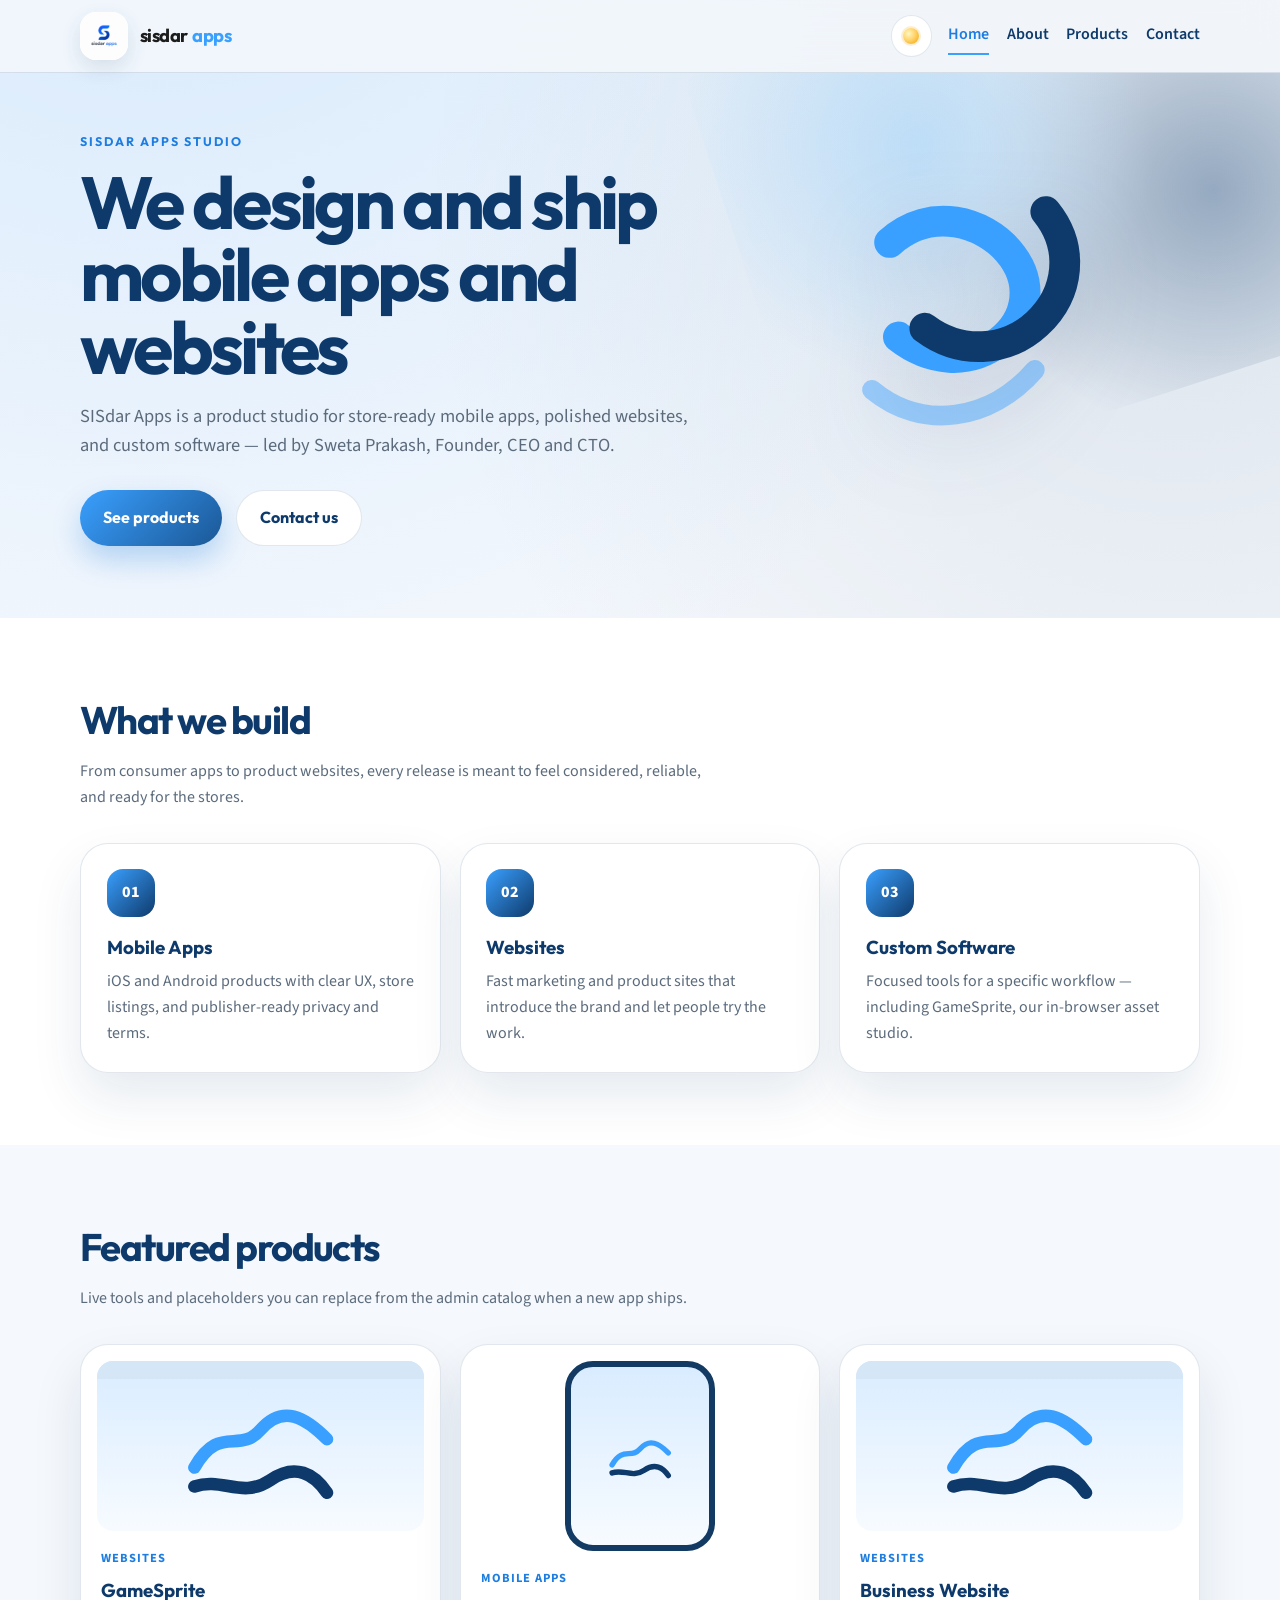
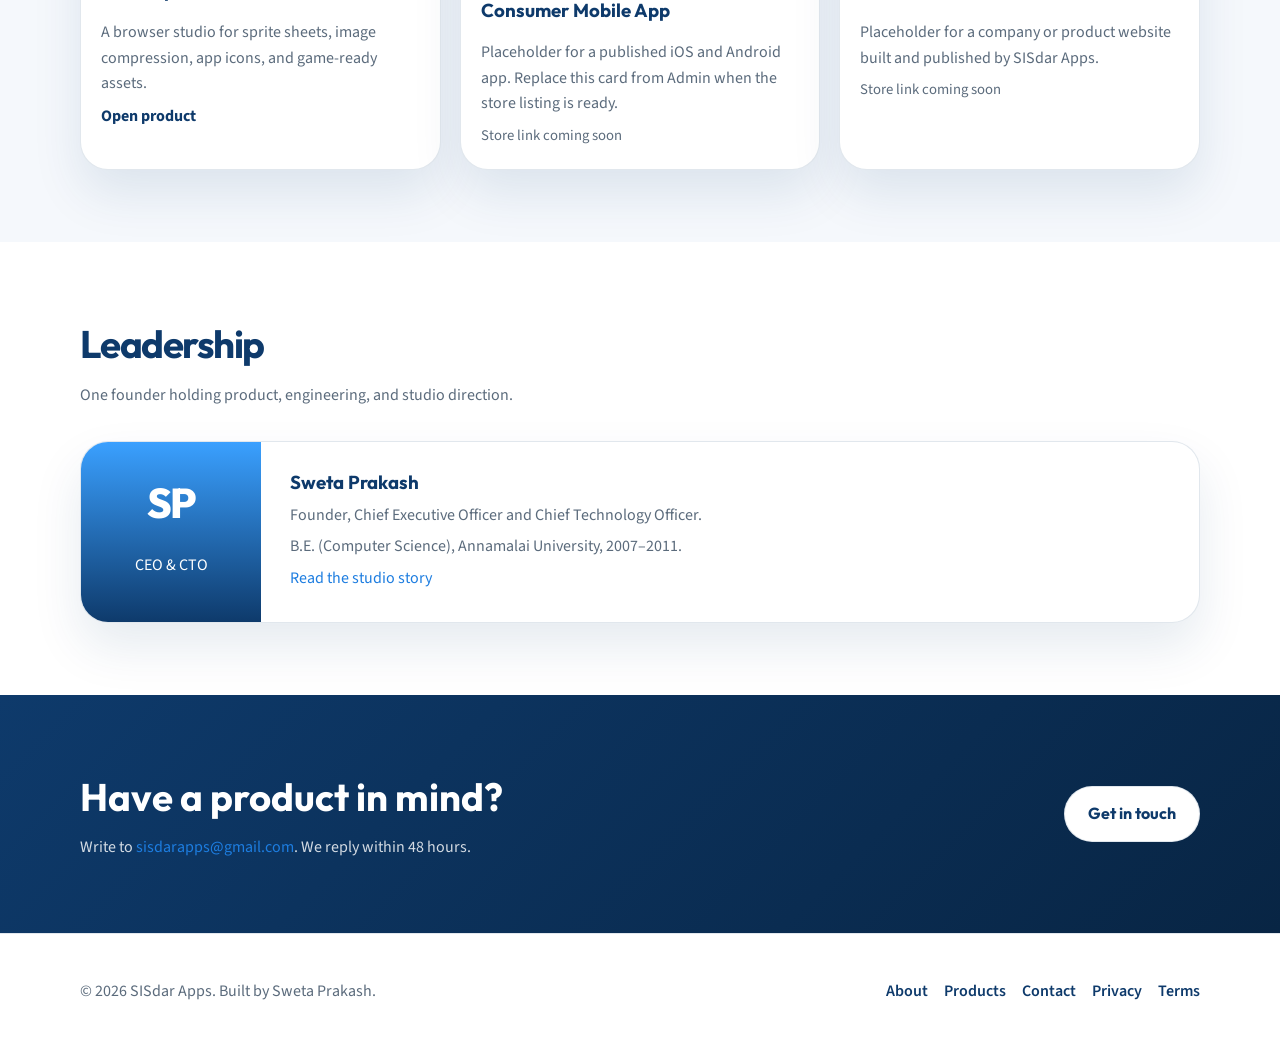
==== commit 2807fd48: "fixed Privacy Terms Dark theme" ====
--- a/index.html
+++ b/index.html
@@ -17,6 +17,7 @@
   <link rel="preconnect" href="https://fonts.googleapis.com" />
   <link rel="preconnect" href="https://fonts.gstatic.com" crossorigin />
   <link href="https://fonts.googleapis.com/css2?family=Outfit:wght@500;600;700;800&family=Source+Sans+3:wght@400;600;700&display=swap" rel="stylesheet" />
+  <script src="js/theme-init.js"></script>
   <link rel="stylesheet" href="css/style.css" />
   <script type="application/ld+json">
   {
@@ -42,7 +43,13 @@
         <img src="assets/logo.png" alt="" class="brand-logo" width="48" height="48" />
         <span class="brand-text" aria-hidden="true"><span class="brand-sisdar">sisdar</span><span class="brand-apps">apps</span></span>
       </a>
-      <button class="nav-toggle" type="button" aria-expanded="false" aria-controls="site-nav">Menu</button>
+      <div class="header-actions">
+        <button class="theme-toggle" type="button" data-theme-toggle aria-label="Switch to dark theme">
+          <span class="theme-toggle-sun" aria-hidden="true"></span>
+          <span class="theme-toggle-moon" aria-hidden="true"></span>
+        </button>
+        <button class="nav-toggle" type="button" aria-expanded="false" aria-controls="site-nav">Menu</button>
+      </div>
       <nav class="site-nav" id="site-nav" aria-label="Main">
         <a href="index.html" data-nav="home">Home</a>
         <a href="about.html" data-nav="about">About</a>
--- a/css/style.css
+++ b/css/style.css
@@ -12,6 +12,47 @@
   --shadow: 0 24px 50px rgba(14, 58, 107, 0.1);
   --radius: 28px;
   --header-h: 4.5rem;
+  --header-bg: rgba(245, 248, 252, 0.82);
+  --body-glow-a: rgba(58, 160, 255, 0.18);
+  --body-glow-b: rgba(14, 58, 107, 0.1);
+  --device-frame-bg: linear-gradient(180deg, #d9ecff, #f7fbff);
+  --device-chrome: #123a63;
+  --device-bar: #d5e6f7;
+  --danger-bg: #fff1f1;
+  --danger-text: #9b1c1c;
+  --danger-line: #f3c1c1;
+  --section-navy-text: #ffffff;
+  --cta-muted: rgba(255, 255, 255, 0.82);
+}
+
+html[data-theme="dark"] {
+  --sky: #5bb4ff;
+  --sky-deep: #7ec8ff;
+  --navy: #e8f1fb;
+  --navy-soft: #b7cce6;
+  --charcoal: #eef3f9;
+  --muted: #9aadc2;
+  --ice: #0b1220;
+  --ice-strong: #121b2c;
+  --white: #141e30;
+  --line: rgba(126, 200, 255, 0.16);
+  --shadow: 0 24px 50px rgba(0, 0, 0, 0.35);
+  --header-bg: rgba(11, 18, 32, 0.86);
+  --body-glow-a: rgba(58, 160, 255, 0.16);
+  --body-glow-b: rgba(14, 58, 107, 0.28);
+  --device-frame-bg: linear-gradient(180deg, #1a2a42, #121b2c);
+  --device-chrome: #7ec8ff;
+  --device-bar: #1f314d;
+  --danger-bg: #3a1a1a;
+  --danger-text: #ffb4b4;
+  --danger-line: #6b3030;
+  --section-navy-text: #ffffff;
+  --cta-muted: rgba(255, 255, 255, 0.82);
+  color-scheme: dark;
+}
+
+html[data-theme="light"] {
+  color-scheme: light;
 }
 
 * {
@@ -27,8 +68,8 @@
   min-height: 100vh;
   color: var(--charcoal);
   background:
-    radial-gradient(circle at 12% -10%, rgba(58, 160, 255, 0.18), transparent 34%),
-    radial-gradient(circle at 92% 8%, rgba(14, 58, 107, 0.1), transparent 28%),
+    radial-gradient(circle at 12% -10%, var(--body-glow-a), transparent 34%),
+    radial-gradient(circle at 92% 8%, var(--body-glow-b), transparent 28%),
     var(--ice);
   font-family: "Source Sans 3", "Segoe UI", sans-serif;
   line-height: 1.6;
@@ -82,7 +123,7 @@
   top: 0;
   z-index: 40;
   backdrop-filter: blur(16px);
-  background: rgba(245, 248, 252, 0.82);
+  background: var(--header-bg);
   border-bottom: 1px solid var(--line);
 }
 
@@ -93,6 +134,50 @@
   justify-content: space-between;
   gap: 1rem;
   min-height: var(--header-h);
+}
+
+.header-actions {
+  display: inline-flex;
+  align-items: center;
+  gap: 0.55rem;
+  margin-left: auto;
+}
+
+.theme-toggle {
+  width: 2.6rem;
+  height: 2.6rem;
+  border-radius: 999px;
+  border: 1px solid var(--line);
+  background: var(--white);
+  color: var(--navy);
+  display: inline-grid;
+  place-items: center;
+  cursor: pointer;
+  position: relative;
+  padding: 0;
+}
+
+.theme-toggle-sun,
+.theme-toggle-moon {
+  width: 1rem;
+  height: 1rem;
+  border-radius: 50%;
+  display: block;
+}
+
+.theme-toggle-sun {
+  background: radial-gradient(circle at 35% 35%, #fff7c2 0%, #ffd36a 45%, #f0a202 100%);
+  box-shadow: 0 0 0 2px rgba(240, 162, 2, 0.18);
+}
+
+.theme-toggle-moon {
+  background: radial-gradient(circle at 30% 30%, #e8f1fb 0%, #9bb7d8 55%, #3aa0ff 100%);
+  box-shadow: inset -3px -2px 0 0 #0b1220;
+}
+
+html[data-theme="light"] .theme-toggle-moon,
+html[data-theme="dark"] .theme-toggle-sun {
+  display: none;
 }
 
 .brand {
@@ -194,8 +279,8 @@
 
 .section-navy {
   background:
-    linear-gradient(135deg, var(--navy) 0%, #082544 100%);
-  color: var(--white);
+    linear-gradient(135deg, #0e3a6b 0%, #082544 100%);
+  color: #ffffff;
 }
 
 .hero {
@@ -241,6 +326,48 @@
   display: flex;
   flex-wrap: wrap;
   gap: 0.85rem;
+}
+
+.form-status {
+  margin: 0 0 0.9rem;
+  padding: 0.75rem 0.9rem;
+  border-radius: 14px;
+  font-weight: 600;
+  border: 1px solid var(--line);
+  background: var(--ice);
+  color: var(--navy);
+}
+
+.form-status.is-success {
+  background: rgba(58, 160, 255, 0.12);
+  border-color: rgba(58, 160, 255, 0.28);
+  color: var(--sky-deep);
+}
+
+.form-status.is-error {
+  background: var(--danger-bg);
+  border-color: var(--danger-line);
+  color: var(--danger-text);
+}
+
+.honey-field {
+  position: absolute !important;
+  left: -10000px !important;
+  width: 1px !important;
+  height: 1px !important;
+  overflow: hidden !important;
+  opacity: 0 !important;
+  pointer-events: none !important;
+}
+
+.contact-form {
+  position: relative;
+}
+
+.button:disabled {
+  opacity: 0.65;
+  cursor: wait;
+  transform: none;
 }
 
 .button {
@@ -262,8 +389,8 @@
 }
 
 .button-primary {
-  background: linear-gradient(135deg, var(--sky) 0%, var(--navy) 140%);
-  color: var(--white);
+  background: linear-gradient(135deg, var(--sky) 0%, #0e3a6b 140%);
+  color: #ffffff;
   box-shadow: 0 14px 28px rgba(29, 125, 224, 0.28);
 }
 
@@ -280,9 +407,9 @@
 }
 
 .button-danger {
-  background: #fff1f1;
-  color: #9b1c1c;
-  border: 1px solid #f3c1c1;
+  background: var(--danger-bg);
+  color: var(--danger-text);
+  border: 1px solid var(--danger-line);
 }
 
 .hero-visual {
@@ -379,8 +506,8 @@
   display: grid;
   place-items: center;
   margin-bottom: 1rem;
-  background: linear-gradient(135deg, var(--sky), var(--navy));
-  color: var(--white);
+  background: linear-gradient(135deg, var(--sky), #0e3a6b);
+  color: #ffffff;
   font-weight: 800;
 }
 
@@ -415,9 +542,9 @@
 }
 
 .filter-chip[aria-pressed="true"] {
-  background: var(--navy);
-  color: var(--white);
-  border-color: var(--navy);
+  background: #0e3a6b;
+  color: #ffffff;
+  border-color: #0e3a6b;
 }
 
 .product-card {
@@ -438,7 +565,7 @@
 .device-frame {
   margin: 1rem 1rem 0;
   border-radius: 22px;
-  background: linear-gradient(180deg, #d9ecff, #f7fbff);
+  background: var(--device-frame-bg);
   min-height: 170px;
   display: grid;
   place-items: center;
@@ -451,7 +578,7 @@
   min-height: 190px;
   margin: 1rem auto 0;
   border-radius: 28px;
-  border: 6px solid #123a63;
+  border: 6px solid var(--device-chrome);
 }
 
 .device-frame.browser {
@@ -465,7 +592,7 @@
   left: 0;
   right: 0;
   height: 18px;
-  background: #d5e6f7;
+  background: var(--device-bar);
 }
 
 .device-thumb {
@@ -515,8 +642,8 @@
 }
 
 .leader-mark {
-  background: linear-gradient(180deg, var(--sky), var(--navy));
-  color: var(--white);
+  background: linear-gradient(180deg, var(--sky), #0e3a6b);
+  color: #ffffff;
   display: grid;
   place-items: center;
   padding: 1.5rem;
@@ -558,7 +685,7 @@
 
 .cta-band p {
   margin: 0;
-  color: rgba(255, 255, 255, 0.82);
+  color: var(--cta-muted);
 }
 
 .page-hero {
@@ -645,6 +772,7 @@
 .button:focus-visible,
 .filter-chip:focus-visible,
 .nav-toggle:focus-visible,
+.theme-toggle:focus-visible,
 .site-nav a:focus-visible {
   outline: 3px solid rgba(58, 160, 255, 0.45);
   outline-offset: 2px;
@@ -757,6 +885,9 @@
 
   .nav-toggle {
     display: inline-flex;
+  }
+
+  .header-actions {
     margin-left: auto;
   }
 
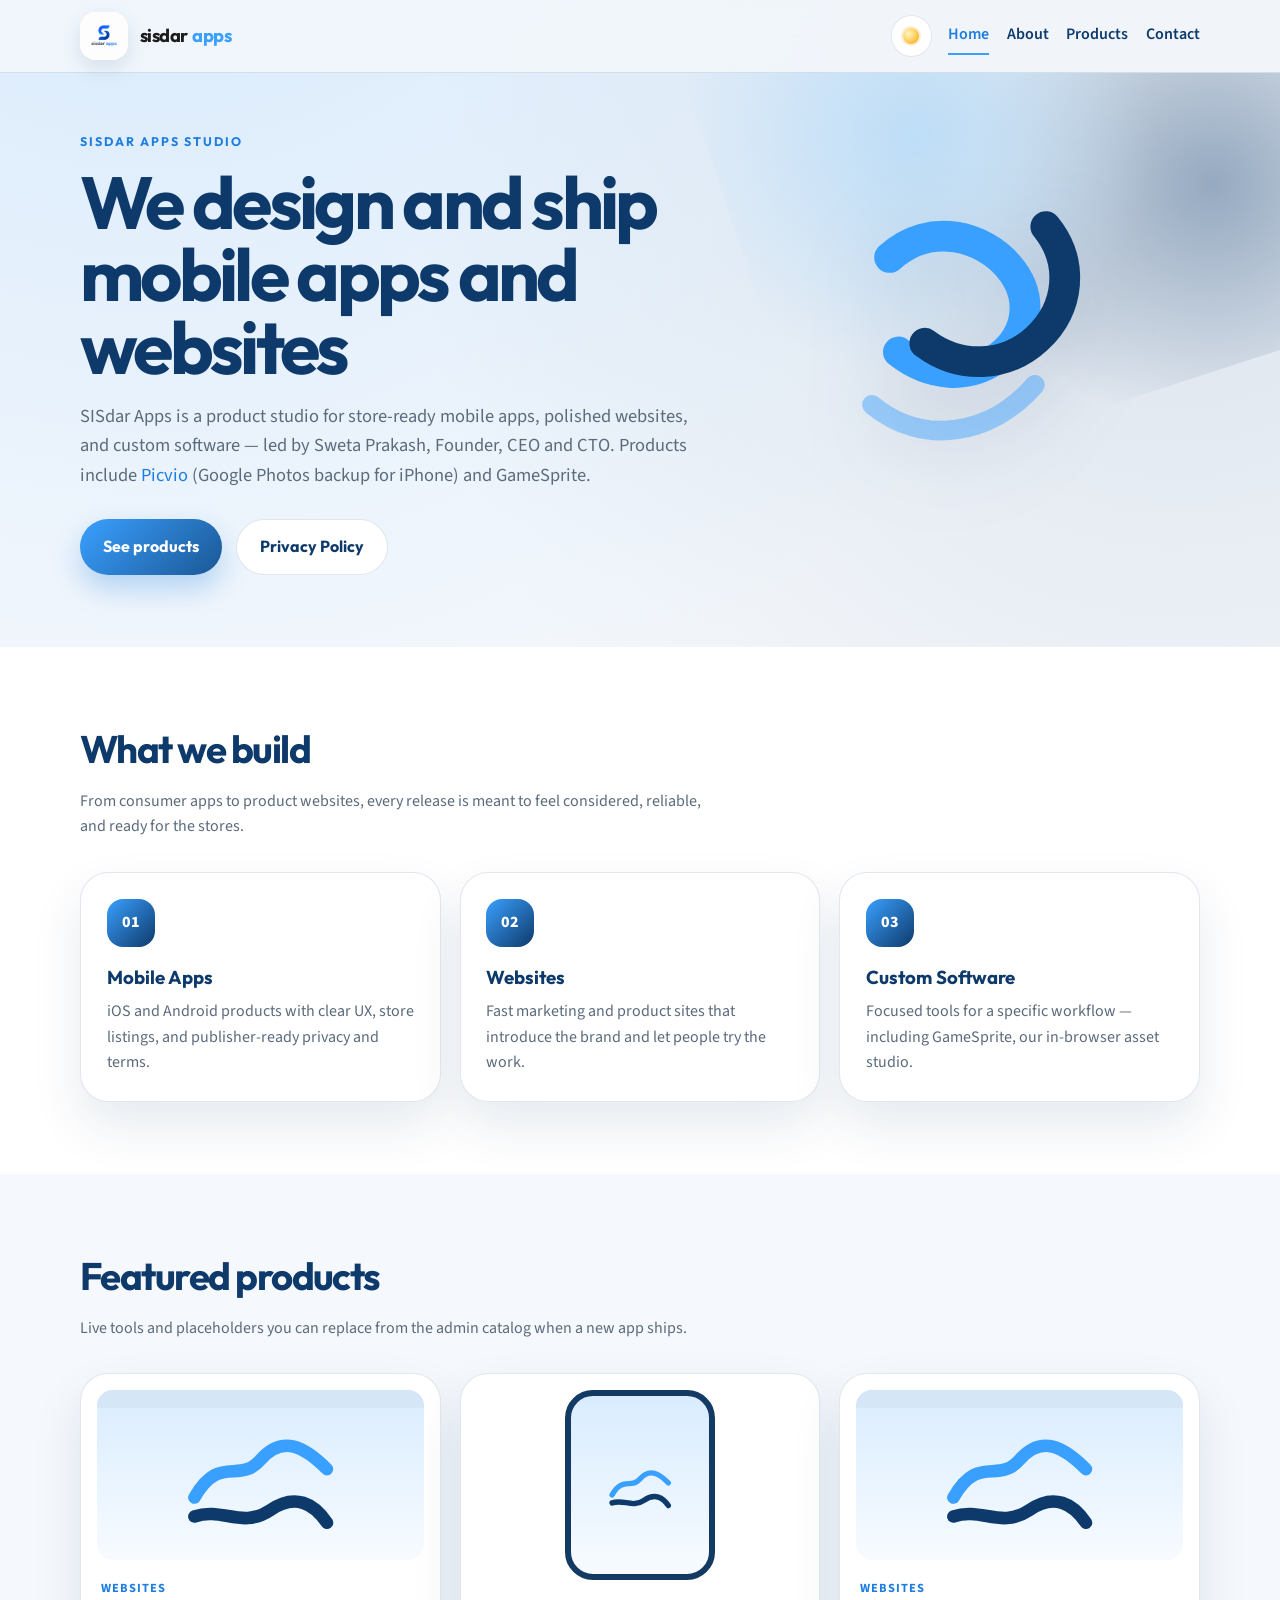
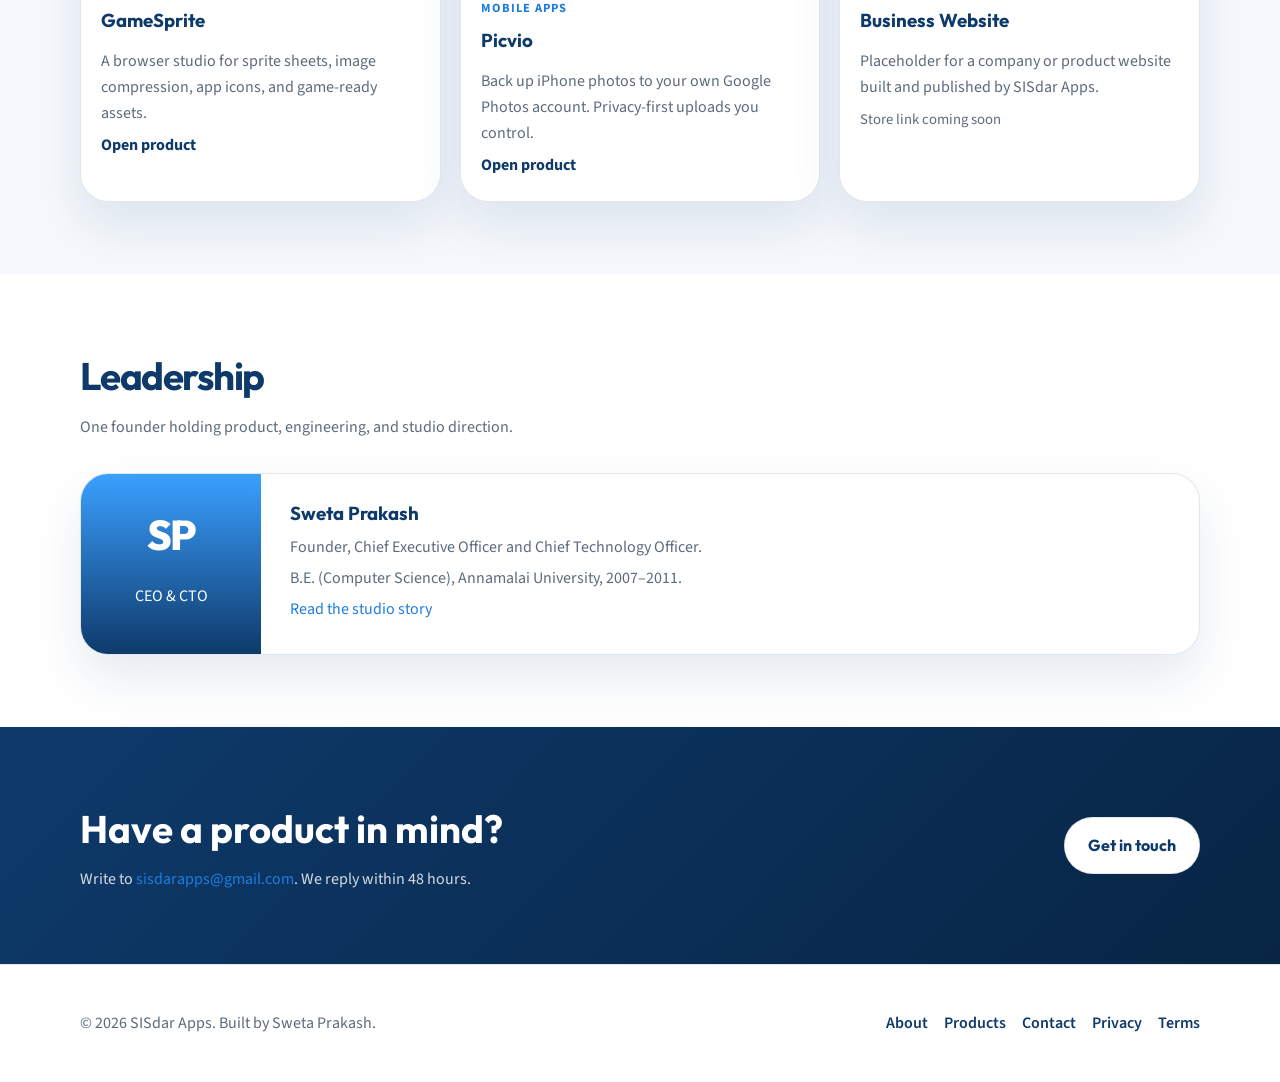
==== commit 9980e1be: "Add Picvio app page, Google Limited Use disclosure, and Search Console verification Co-authored-by: " ====
--- a/index.html
+++ b/index.html
@@ -65,10 +65,10 @@
         <div class="hero-copy">
           <span class="eyebrow">SISdar Apps studio</span>
           <h1>We design and ship mobile apps and websites</h1>
-          <p>SISdar Apps is a product studio for store-ready mobile apps, polished websites, and custom software — led by Sweta Prakash, Founder, CEO and CTO.</p>
+          <p>SISdar Apps is a product studio for store-ready mobile apps, polished websites, and custom software — led by Sweta Prakash, Founder, CEO and CTO. Products include <a href="picvio.html">Picvio</a> (Google Photos backup for iPhone) and GameSprite.</p>
           <div class="hero-actions">
             <a class="button button-primary" href="products.html">See products</a>
-            <a class="button button-secondary" href="contact.html">Contact us</a>
+            <a class="button button-secondary" href="privacy.html">Privacy Policy</a>
           </div>
         </div>
         <div class="hero-visual" aria-hidden="true">
